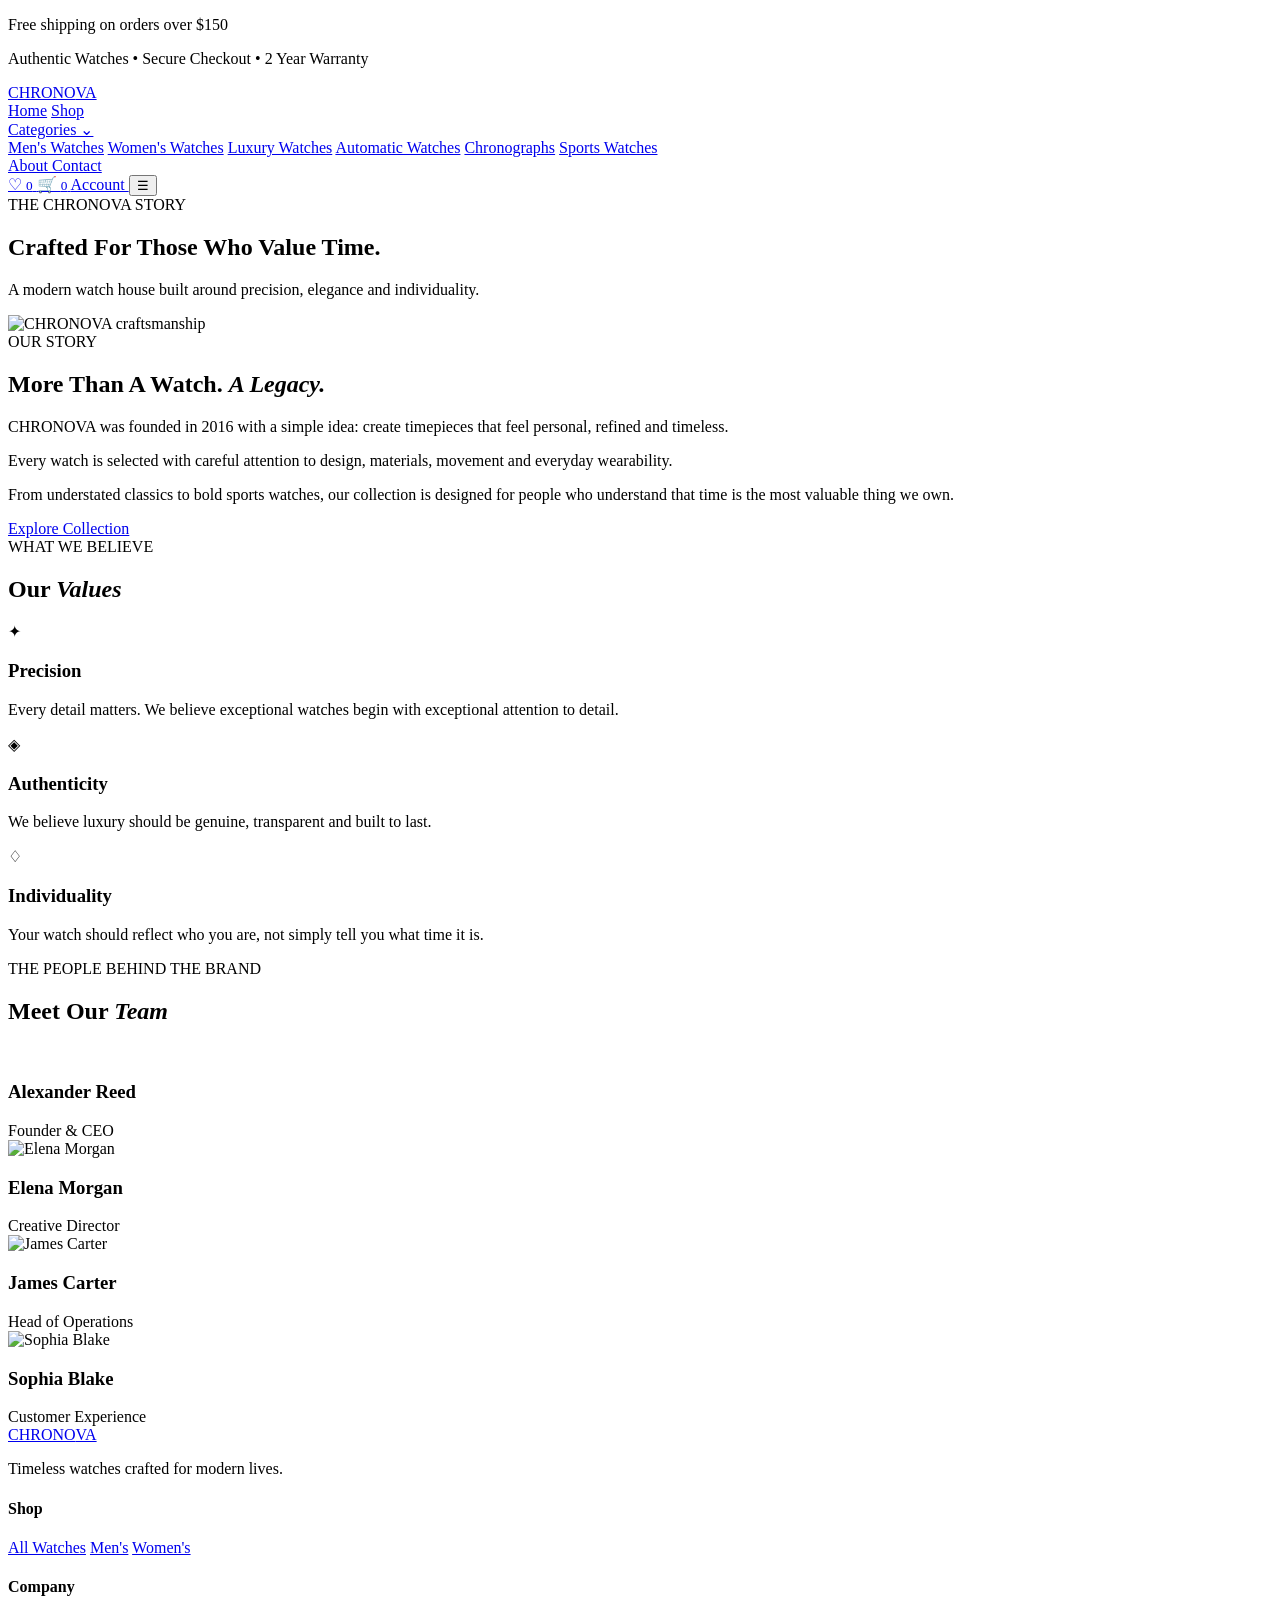
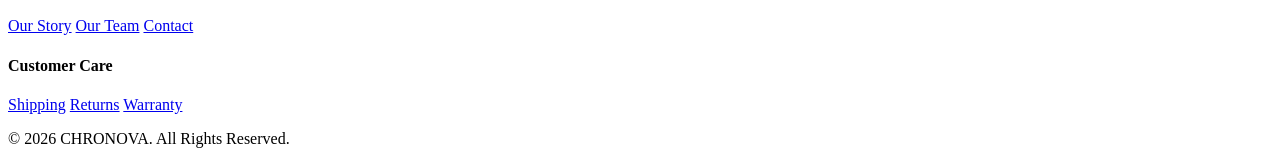
==== about.html @ 25892450 "Add files via upload" ====
<!DOCTYPE html>
<html lang="en">

<head>

    <meta charset="UTF-8">

    <meta
        name="viewport"
        content="width=device-width, initial-scale=1.0"
    >

    <title>Our Story — CHRONOVA</title>

    <link rel="stylesheet" href="css/style.css">
    <link rel="stylesheet" href="css/pages.css">

</head>


<body>


<header class="header">

    <div class="topbar">

        <div class="container topbar-inner">

            <p>Free shipping on orders over $150</p>

            <p>
                Authentic Watches • Secure Checkout • 2 Year Warranty
            </p>

        </div>

    </div>


    <div class="container nav-container">

        <a href="index.html" class="logo">
            <span>CHRONO</span>VA
        </a>


        <nav class="main-nav" id="mainNav">

            <a href="index.html">Home</a>

            <a href="products.html">Shop</a>

            <div class="nav-dropdown">

                <a href="products.html">
                    Categories ⌄
                </a>

                <div class="dropdown-menu">

                    <a href="products.html?category=Men">Men's Watches</a>

                    <a href="products.html?category=Women">Women's Watches</a>

                    <a href="products.html?category=Luxury">Luxury Watches</a>

                    <a href="products.html?category=Automatic">Automatic Watches</a>

                    <a href="products.html?category=Chronograph">Chronographs</a>

                    <a href="products.html?category=Sports">Sports Watches</a>

                </div>

            </div>

            <a href="about.html" class="active">
                About
            </a>

            <a href="contact.html">
                Contact
            </a>

        </nav>


        <div class="nav-actions">

            <a href="wishlist.html" class="icon-btn nav-count">
                ♡
                <small id="wishlistCount">0</small>
            </a>

            <a href="cart.html" class="icon-btn nav-count">
                🛒
                <small id="cartCount">0</small>
            </a>

            <a href="login.html" class="account-link">
                Account
            </a>

            <button
                class="menu-toggle"
                id="menuToggle"
            >
                ☰
            </button>

        </div>

    </div>

</header>



<section class="page-hero">

    <div class="container">

        <span class="eyebrow">
            THE CHRONOVA STORY
        </span>

        <h1>
            Crafted For Those Who Value Time.
        </h1>

        <p>
            A modern watch house built around precision,
            elegance and individuality.
        </p>

    </div>

</section>



<section class="about-intro">

    <div class="container about-grid">

        <img
            src="https://images.unsplash.com/photo-1619946794135-5bc917a27793?auto=format&fit=crop&w=1200&q=90"
            alt="CHRONOVA craftsmanship"
        >


        <div class="about-content">

            <span class="eyebrow dark">
                OUR STORY
            </span>

            <h2>
                More Than A Watch.
                <em>A Legacy.</em>
            </h2>

            <p>
                CHRONOVA was founded in 2016 with a simple idea:
                create timepieces that feel personal, refined
                and timeless.
            </p>

            <p>
                Every watch is selected with careful attention
                to design, materials, movement and everyday wearability.
            </p>

            <p>
                From understated classics to bold sports watches,
                our collection is designed for people who understand
                that time is the most valuable thing we own.
            </p>

            <a
                href="products.html"
                class="btn btn-dark"
            >
                Explore Collection
            </a>

        </div>

    </div>

</section>



<section class="values-section">

    <div class="container">

        <div class="section-heading centered">

            <span class="eyebrow dark">
                WHAT WE BELIEVE
            </span>

            <h2>
                Our <em>Values</em>
            </h2>

        </div>


        <div class="values-grid">


            <article class="value-card">

                <div class="value-icon">
                    ✦
                </div>

                <h3>
                    Precision
                </h3>

                <p>
                    Every detail matters. We believe exceptional
                    watches begin with exceptional attention to detail.
                </p>

            </article>


            <article class="value-card">

                <div class="value-icon">
                    ◈
                </div>

                <h3>
                    Authenticity
                </h3>

                <p>
                    We believe luxury should be genuine,
                    transparent and built to last.
                </p>

            </article>


            <article class="value-card">

                <div class="value-icon">
                    ♢
                </div>

                <h3>
                    Individuality
                </h3>

                <p>
                    Your watch should reflect who you are,
                    not simply tell you what time it is.
                </p>

            </article>

        </div>

    </div>

</section>



<section
    class="section team-section"
    id="team"
>

    <div class="container">

        <div class="section-heading centered">

            <span class="eyebrow dark">
                THE PEOPLE BEHIND THE BRAND
            </span>

            <h2>
                Meet Our <em>Team</em>
            </h2>

        </div>


        <div class="team-grid">

            <article class="team-card">

                <div class="team-image">

                    <img
                        src="https://images.unsplash.com/photo-1560250097-0b93528c311a?auto=format&fit=crop&w=800&q=85"
                        alt=""
                    >

                </div>

                <h3>
                    Alexander Reed
                </h3>

                <span>
                    Founder & CEO
                </span>

            </article>


            <article class="team-card">

                <div class="team-image">

                    <img
                        src="https://images.unsplash.com/photo-1573496359142-b8d87734a5a2?auto=format&fit=crop&w=800&q=85"
                        alt="Elena Morgan"
                    >

                </div>

                <h3>
                    Elena Morgan
                </h3>

                <span>
                    Creative Director
                </span>

            </article>


            <article class="team-card">

                <div class="team-image">

                    <img
                        src="https://images.unsplash.com/photo-1500648767791-00dcc994a43e?auto=format&fit=crop&w=800&q=85"
                        alt="James Carter"
                    >

                </div>

                <h3>
                    James Carter
                </h3>

                <span>
                    Head of Operations
                </span>

            </article>


            <article class="team-card">

                <div class="team-image">

                    <img
                        src="https://images.unsplash.com/photo-1551836022-d5d88e9218df?auto=format&fit=crop&w=800&q=85"
                        alt="Sophia Blake"
                    >

                </div>

                <h3>
                    Sophia Blake
                </h3>

                <span>
                    Customer Experience
                </span>

            </article>

        </div>

    </div>

</section>



<footer class="footer">

    <div class="container footer-grid">

        <div class="footer-brand">

            <a href="index.html" class="logo footer-logo">
                <span>CHRONO</span>VA
            </a>

            <p>
                Timeless watches crafted for modern lives.
            </p>

        </div>


        <div class="footer-column">

            <h4>Shop</h4>

            <a href="products.html">All Watches</a>

            <a href="products.html?category=Men">Men's</a>

            <a href="products.html?category=Women">Women's</a>

        </div>


        <div class="footer-column">

            <h4>Company</h4>

            <a href="about.html">Our Story</a>

            <a href="about.html#team">Our Team</a>

            <a href="contact.html">Contact</a>

        </div>


        <div class="footer-column">

            <h4>Customer Care</h4>

            <a href="#">Shipping</a>

            <a href="#">Returns</a>

            <a href="#">Warranty</a>

        </div>

    </div>


    <div class="container footer-bottom">

        <p>
            © 2026 CHRONOVA. All Rights Reserved.
        </p>

    </div>

</footer>



<script src="js/products.js"></script>
<script src="js/app.js"></script>
<script src="js/pages.js"></script>

</body>

</html>
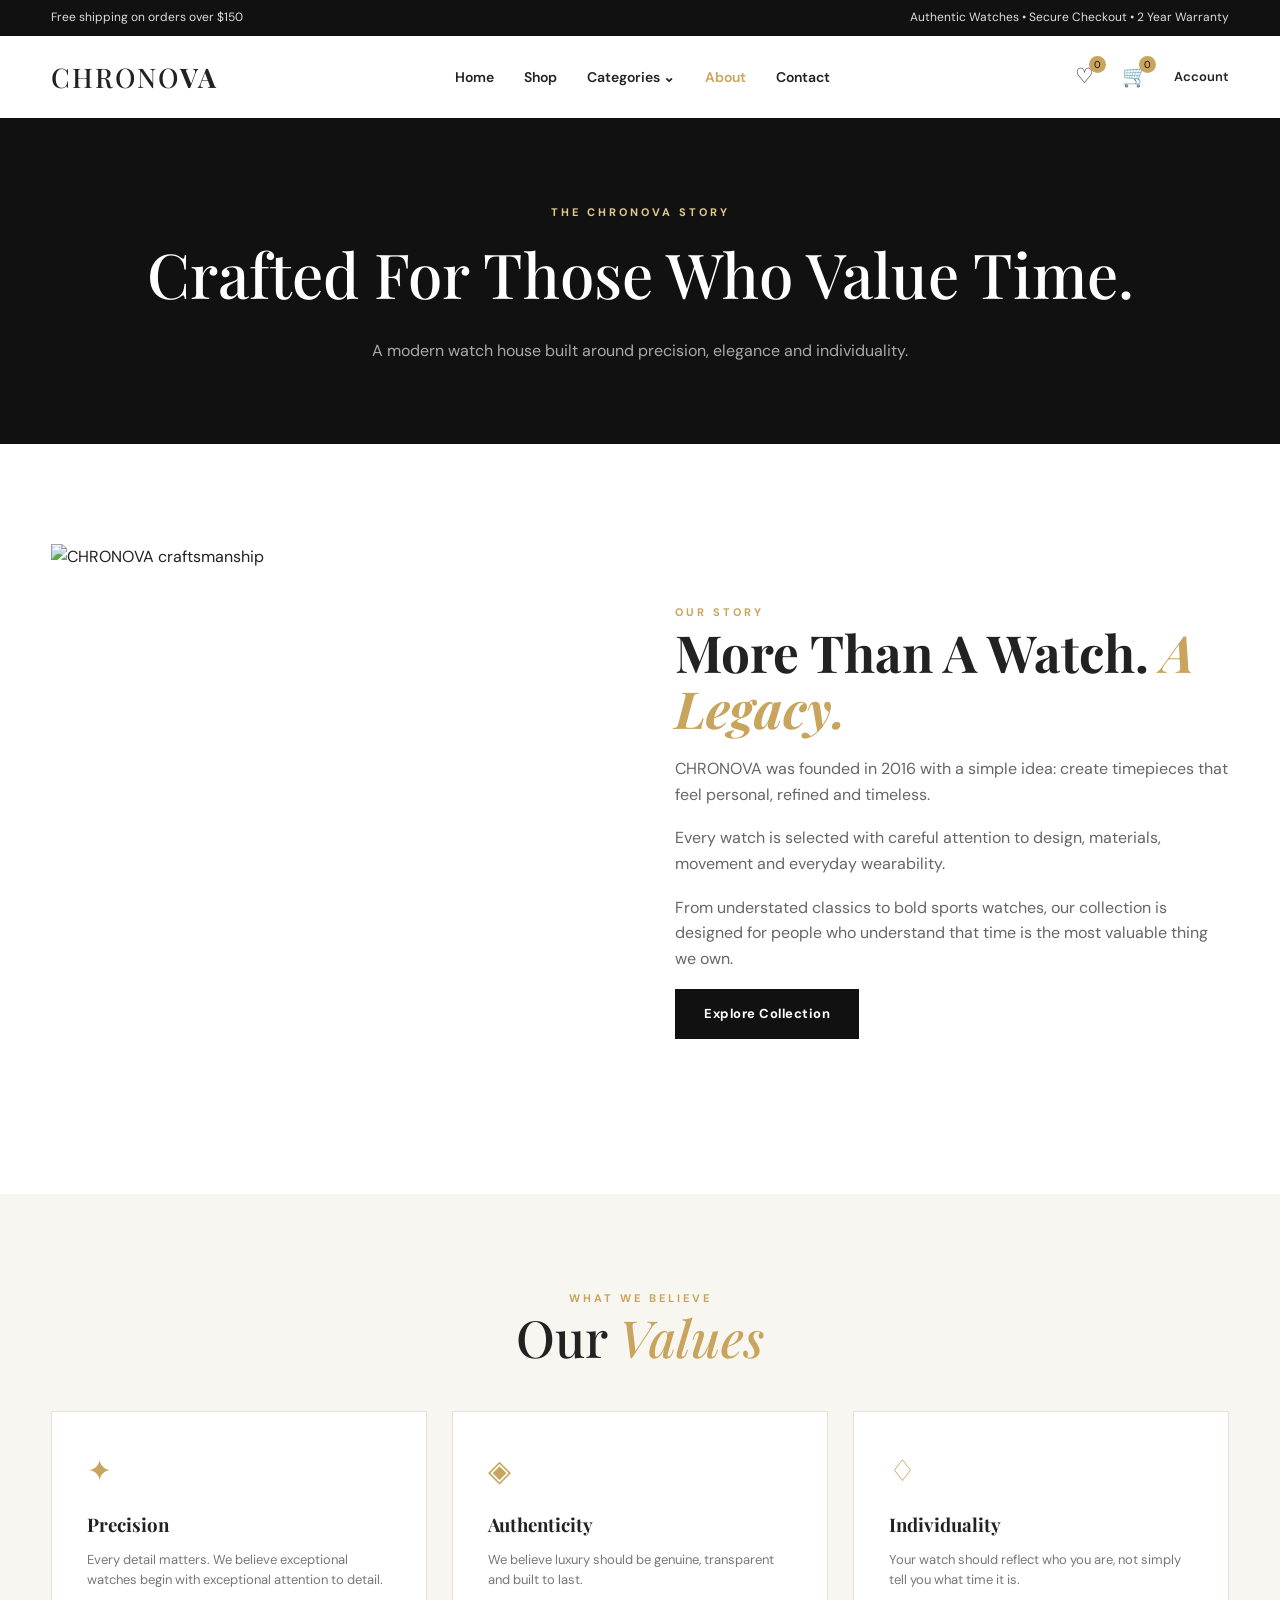
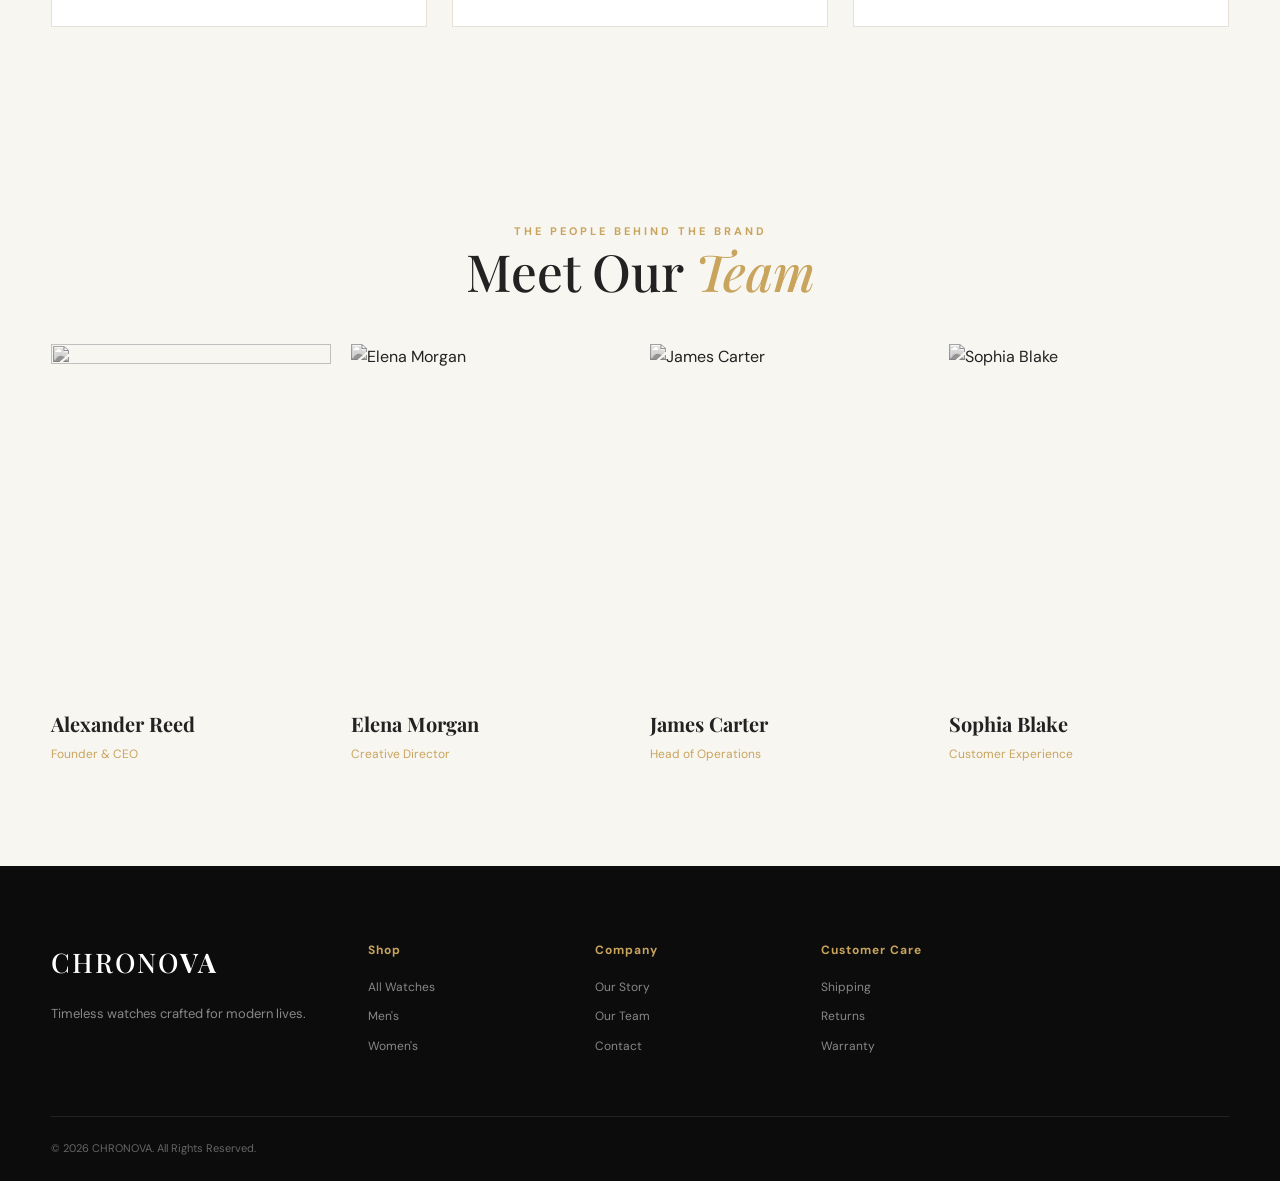
==== commit c079bd63: "Add files via upload" ====
--- a/about.html
+++ b/about.html
@@ -12,8 +12,8 @@
 
     <title>Our Story — CHRONOVA</title>
 
-    <link rel="stylesheet" href="css/style.css">
-    <link rel="stylesheet" href="css/pages.css">
+    <link rel="stylesheet" href="style.css">
+    <link rel="stylesheet" href="pages.css">
 
 </head>
 
@@ -461,9 +461,9 @@
 
 
 
-<script src="js/products.js"></script>
-<script src="js/app.js"></script>
-<script src="js/pages.js"></script>
+<script src="products.js"></script>
+<script src="app.js"></script>
+<script src="pages.js"></script>
 
 </body>
 
--- a/style.css
+++ b/style.css
@@ -0,0 +1,1387 @@
+@import url('https://fonts.googleapis.com/css2?family=DM+Sans:wght@400;500;600;700&family=Playfair+Display:wght@500;600;700&display=swap');
+
+:root {
+    --dark: #111111;
+    --dark-2: #191919;
+    --gold: #c8a45d;
+    --gold-light: #e2c98e;
+    --cream: #f8f6f1;
+    --white: #ffffff;
+    --text: #222222;
+    --muted: #777777;
+    --border: #e6e2da;
+    --container: 1240px;
+}
+
+* {
+    margin: 0;
+    padding: 0;
+    box-sizing: border-box;
+}
+
+html {
+    scroll-behavior: smooth;
+}
+
+body {
+    font-family: "DM Sans", sans-serif;
+    color: var(--text);
+    background: #fff;
+    line-height: 1.6;
+}
+
+img {
+    max-width: 100%;
+    display: block;
+}
+
+a {
+    color: inherit;
+    text-decoration: none;
+}
+
+button,
+input,
+select,
+textarea {
+    font: inherit;
+}
+
+button {
+    cursor: pointer;
+}
+
+.container {
+    width: min(92%, var(--container));
+    margin: auto;
+}
+
+
+/* =========================
+   TOPBAR
+========================= */
+
+.topbar {
+    background: var(--dark);
+    color: #ddd;
+    font-size: 12px;
+}
+
+.topbar-inner {
+    min-height: 36px;
+    display: flex;
+    align-items: center;
+    justify-content: space-between;
+    gap: 20px;
+}
+
+
+/* =========================
+   HEADER
+========================= */
+
+.header {
+    background: #fff;
+    position: relative;
+    z-index: 1000;
+}
+
+.nav-container {
+    min-height: 82px;
+    display: flex;
+    align-items: center;
+    justify-content: space-between;
+    gap: 30px;
+}
+
+.logo {
+    font-family: "Playfair Display", serif;
+    font-size: 27px;
+    letter-spacing: 2px;
+    font-weight: 700;
+    white-space: nowrap;
+}
+
+.logo span {
+    font-weight: 500;
+}
+
+.main-nav {
+    display: flex;
+    align-items: center;
+    gap: 30px;
+}
+
+.main-nav > a,
+.nav-dropdown > a {
+    font-size: 14px;
+    font-weight: 600;
+    position: relative;
+    padding: 30px 0;
+}
+
+.main-nav a.active,
+.main-nav a:hover {
+    color: var(--gold);
+}
+
+.nav-dropdown {
+    position: relative;
+}
+
+.dropdown-menu {
+    position: absolute;
+    top: 72px;
+    left: 50%;
+    transform: translateX(-50%) translateY(10px);
+    width: 220px;
+    background: #fff;
+    border: 1px solid var(--border);
+    box-shadow: 0 15px 35px rgba(0,0,0,.12);
+    opacity: 0;
+    visibility: hidden;
+    transition: .25s;
+}
+
+.nav-dropdown:hover .dropdown-menu {
+    opacity: 1;
+    visibility: visible;
+    transform: translateX(-50%) translateY(0);
+}
+
+.dropdown-menu a {
+    display: block;
+    padding: 12px 18px;
+    font-size: 13px;
+}
+
+.dropdown-menu a:hover {
+    background: var(--cream);
+    color: var(--gold);
+}
+
+.nav-actions {
+    display: flex;
+    align-items: center;
+    gap: 12px;
+}
+
+.icon-btn {
+    width: 38px;
+    height: 38px;
+    display: grid;
+    place-items: center;
+    border: 0;
+    background: transparent;
+    position: relative;
+    font-size: 21px;
+}
+
+.nav-count small {
+    position: absolute;
+    right: -2px;
+    top: -2px;
+    width: 17px;
+    height: 17px;
+    border-radius: 50%;
+    background: var(--gold);
+    color: #111;
+    font-size: 10px;
+    display: grid;
+    place-items: center;
+}
+
+.account-link {
+    font-size: 13px;
+    font-weight: 600;
+    margin-left: 8px;
+}
+
+.menu-toggle {
+    display: none;
+    border: 0;
+    background: transparent;
+    font-size: 24px;
+}
+
+
+/* =========================
+   SEARCH
+========================= */
+
+.search-panel {
+    max-height: 0;
+    overflow: hidden;
+    background: #faf9f6;
+    transition: .3s;
+}
+
+.search-panel.open {
+    max-height: 500px;
+    border-top: 1px solid var(--border);
+}
+
+.search-inner {
+    padding: 20px 0;
+}
+
+.search-box {
+    background: #fff;
+    border: 1px solid var(--border);
+    height: 55px;
+    display: flex;
+    align-items: center;
+    padding: 0 15px;
+    gap: 10px;
+}
+
+.search-box span {
+    font-size: 22px;
+}
+
+.search-box input {
+    border: 0;
+    outline: 0;
+    flex: 1;
+    font-size: 15px;
+}
+
+.search-box button {
+    border: 0;
+    background: transparent;
+    font-size: 25px;
+}
+
+.search-suggestions {
+    margin-top: 10px;
+}
+
+.search-result {
+    display: flex;
+    align-items: center;
+    gap: 14px;
+    padding: 10px;
+    background: #fff;
+    border-bottom: 1px solid var(--border);
+}
+
+.search-result img {
+    width: 50px;
+    height: 50px;
+    object-fit: cover;
+}
+
+.search-result div {
+    display: flex;
+    flex-direction: column;
+}
+
+.search-result strong {
+    font-size: 14px;
+}
+
+.search-result span {
+    color: var(--muted);
+    font-size: 12px;
+}
+
+.no-search {
+    background: white;
+    padding: 18px;
+}
+
+
+/* =========================
+   HERO
+========================= */
+
+.hero {
+    height: 680px;
+    position: relative;
+    overflow: hidden;
+    background: #111;
+}
+
+.hero-slide {
+    position: absolute;
+    inset: 0;
+    opacity: 0;
+    visibility: hidden;
+    transition: opacity .8s ease;
+}
+
+.hero-slide.active {
+    opacity: 1;
+    visibility: visible;
+}
+
+.hero-slide > img {
+    width: 100%;
+    height: 100%;
+    object-fit: cover;
+}
+
+.hero-overlay {
+    position: absolute;
+    inset: 0;
+    background:
+        linear-gradient(
+            90deg,
+            rgba(0,0,0,.78),
+            rgba(0,0,0,.35),
+            rgba(0,0,0,.12)
+        );
+    z-index: 1;
+}
+
+.hero-content {
+    position: relative;
+    z-index: 2;
+    height: 100%;
+    display: flex;
+    flex-direction: column;
+    justify-content: center;
+    color: white;
+    max-width: var(--container);
+}
+
+.eyebrow {
+    font-size: 11px;
+    font-weight: 700;
+    letter-spacing: 3px;
+    color: var(--gold-light);
+    margin-bottom: 18px;
+}
+
+.eyebrow.dark {
+    color: var(--gold);
+}
+
+.hero h1 {
+    font-family: "Playfair Display", serif;
+    font-size: clamp(45px, 6vw, 78px);
+    line-height: 1.05;
+    font-weight: 500;
+    max-width: 720px;
+}
+
+.hero h1 em,
+h2 em {
+    font-style: italic;
+    color: var(--gold);
+}
+
+.hero-content p {
+    max-width: 550px;
+    margin: 25px 0;
+    color: #ddd;
+    font-size: 16px;
+}
+
+.hero-buttons {
+    display: flex;
+    gap: 12px;
+}
+
+
+/* =========================
+   BUTTONS
+========================= */
+
+.btn {
+    display: inline-flex;
+    justify-content: center;
+    align-items: center;
+    min-height: 50px;
+    padding: 0 28px;
+    border: 1px solid transparent;
+    font-size: 13px;
+    font-weight: 700;
+    letter-spacing: .5px;
+    transition: .25s;
+}
+
+.btn-gold {
+    background: var(--gold);
+    color: #111;
+}
+
+.btn-gold:hover {
+    background: var(--gold-light);
+}
+
+.btn-dark {
+    background: var(--dark);
+    color: #fff;
+}
+
+.btn-dark:hover {
+    background: var(--gold);
+    color: #111;
+}
+
+.btn-outline-light {
+    border-color: rgba(255,255,255,.6);
+    color: #fff;
+}
+
+.btn-outline-light:hover {
+    background: #fff;
+    color: #111;
+}
+
+.slider-arrow {
+    position: absolute;
+    top: 50%;
+    z-index: 4;
+    transform: translateY(-50%);
+    width: 48px;
+    height: 48px;
+    border: 1px solid rgba(255,255,255,.4);
+    background: rgba(0,0,0,.2);
+    color: #fff;
+    font-size: 32px;
+}
+
+.slider-prev {
+    left: 25px;
+}
+
+.slider-next {
+    right: 25px;
+}
+
+.slider-dots {
+    position: absolute;
+    z-index: 5;
+    bottom: 30px;
+    left: 50%;
+    transform: translateX(-50%);
+    display: flex;
+    gap: 8px;
+}
+
+.slider-dots button {
+    width: 8px;
+    height: 8px;
+    border-radius: 50%;
+    border: 0;
+    background: rgba(255,255,255,.5);
+}
+
+.slider-dots button.active {
+    width: 28px;
+    border-radius: 5px;
+    background: var(--gold);
+}
+
+
+/* =========================
+   TRUST
+========================= */
+
+.trust-bar {
+    background: var(--dark);
+    color: #fff;
+}
+
+.trust-grid {
+    display: grid;
+    grid-template-columns: repeat(4, 1fr);
+}
+
+.trust-item {
+    padding: 28px 20px;
+    display: flex;
+    align-items: center;
+    gap: 15px;
+    border-right: 1px solid #333;
+}
+
+.trust-item:last-child {
+    border-right: 0;
+}
+
+.trust-icon {
+    color: var(--gold);
+    font-size: 24px;
+}
+
+.trust-item strong,
+.trust-item span {
+    display: block;
+}
+
+.trust-item strong {
+    font-size: 13px;
+}
+
+.trust-item span {
+    color: #999;
+    font-size: 11px;
+}
+
+
+/* =========================
+   SECTIONS
+========================= */
+
+.section {
+    padding: 100px 0;
+}
+
+.section-heading {
+    display: flex;
+    align-items: flex-end;
+    justify-content: space-between;
+    gap: 30px;
+    margin-bottom: 45px;
+}
+
+.section-heading.centered {
+    display: block;
+    text-align: center;
+}
+
+.section-heading h2 {
+    font-family: "Playfair Display", serif;
+    font-size: clamp(35px, 4vw, 52px);
+    line-height: 1.1;
+    font-weight: 500;
+}
+
+.section-heading p {
+    max-width: 550px;
+    margin: 15px auto 0;
+    color: var(--muted);
+}
+
+.text-link {
+    font-size: 13px;
+    font-weight: 700;
+    border-bottom: 1px solid var(--dark);
+    padding-bottom: 4px;
+}
+
+
+/* =========================
+   CATEGORIES
+========================= */
+
+.categories-section {
+    background: var(--cream);
+}
+
+.category-grid {
+    display: grid;
+    grid-template-columns: 2fr 1fr 1fr;
+    grid-auto-rows: 270px;
+    gap: 15px;
+}
+
+.category-card {
+    position: relative;
+    overflow: hidden;
+    min-height: 270px;
+    color: white;
+}
+
+.category-large {
+    grid-row: span 2;
+}
+
+.category-card img {
+    width: 100%;
+    height: 100%;
+    object-fit: cover;
+    transition: .5s;
+}
+
+.category-card:hover img {
+    transform: scale(1.06);
+}
+
+.category-card::after {
+    content: "";
+    position: absolute;
+    inset: 0;
+    background: linear-gradient(
+        transparent 25%,
+        rgba(0,0,0,.8)
+    );
+}
+
+.category-overlay {
+    position: absolute;
+    z-index: 2;
+    left: 25px;
+    right: 25px;
+    bottom: 23px;
+}
+
+.category-overlay span {
+    color: var(--gold-light);
+    font-size: 11px;
+}
+
+.category-overlay h3 {
+    font-family: "Playfair Display", serif;
+    font-size: 25px;
+    margin: 4px 0;
+}
+
+.category-overlay p {
+    font-size: 12px;
+}
+
+
+/* =========================
+   PRODUCT GRID
+========================= */
+
+.product-grid {
+    display: grid;
+    grid-template-columns: repeat(4, 1fr);
+    gap: 25px;
+}
+
+.product-card {
+    min-width: 0;
+}
+
+.product-image {
+    position: relative;
+    background: #f4f2ee;
+    overflow: hidden;
+}
+
+.product-image > a {
+    display: block;
+}
+
+.product-image img {
+    width: 100%;
+    aspect-ratio: 1 / 1.12;
+    object-fit: cover;
+    transition: .45s;
+}
+
+.product-card:hover .product-image img {
+    transform: scale(1.04);
+}
+
+.sale-badge,
+.new-badge {
+    position: absolute;
+    z-index: 3;
+    top: 12px;
+    padding: 5px 9px;
+    font-size: 10px;
+    font-weight: 700;
+}
+
+.sale-badge {
+    left: 12px;
+    background: var(--gold);
+}
+
+.new-badge {
+    right: 12px;
+    background: #111;
+    color: white;
+}
+
+.wishlist-btn {
+    position: absolute;
+    z-index: 4;
+    top: 45px;
+    right: 12px;
+    width: 36px;
+    height: 36px;
+    border: 0;
+    border-radius: 50%;
+    background: white;
+    font-size: 19px;
+}
+
+.wishlist-btn.active {
+    color: #b23b3b;
+}
+
+.quick-add {
+    position: absolute;
+    z-index: 4;
+    left: 15px;
+    right: 15px;
+    bottom: -55px;
+    height: 45px;
+    border: 0;
+    background: #111;
+    color: white;
+    font-size: 12px;
+    font-weight: 700;
+    transition: .3s;
+}
+
+.product-card:hover .quick-add {
+    bottom: 15px;
+}
+
+.product-info {
+    padding-top: 16px;
+}
+
+.product-brand {
+    color: var(--gold);
+    font-size: 10px;
+    font-weight: 700;
+    letter-spacing: 1.5px;
+}
+
+.product-info h3 {
+    font-family: "Playfair Display", serif;
+    font-size: 19px;
+    font-weight: 600;
+    margin: 5px 0;
+}
+
+.product-info h3 a:hover {
+    color: var(--gold);
+}
+
+.product-rating {
+    display: flex;
+    gap: 8px;
+    align-items: center;
+    color: #999;
+    font-size: 11px;
+}
+
+.stars {
+    color: #c19a48;
+    letter-spacing: 1px;
+}
+
+.product-price {
+    display: flex;
+    align-items: center;
+    gap: 9px;
+    margin-top: 7px;
+}
+
+.product-price strong {
+    font-size: 16px;
+}
+
+.product-price del {
+    color: #999;
+    font-size: 12px;
+}
+
+
+/* =========================
+   PROMO
+========================= */
+
+.promo-section {
+    min-height: 520px;
+    background: var(--dark);
+    color: white;
+    display: grid;
+    grid-template-columns: 1fr 1fr;
+}
+
+.promo-image {
+    overflow: hidden;
+}
+
+.promo-image img {
+    width: 100%;
+    height: 100%;
+    object-fit: cover;
+}
+
+.promo-content {
+    display: flex;
+    flex-direction: column;
+    justify-content: center;
+    padding: 70px;
+}
+
+.promo-content h2 {
+    font-family: "Playfair Display", serif;
+    font-size: clamp(38px, 4vw, 58px);
+    line-height: 1.1;
+}
+
+.promo-content p {
+    max-width: 470px;
+    color: #bbb;
+    margin: 20px 0 30px;
+}
+
+
+/* =========================
+   STORY
+========================= */
+
+.story-section {
+    padding: 110px 0;
+    background: var(--cream);
+}
+
+.story-grid {
+    display: grid;
+    grid-template-columns: 1fr 1fr;
+    align-items: center;
+    gap: 80px;
+}
+
+.story-image {
+    position: relative;
+}
+
+.story-image img {
+    width: 100%;
+    height: 600px;
+    object-fit: cover;
+}
+
+.experience-badge {
+    position: absolute;
+    right: -25px;
+    bottom: 35px;
+    width: 140px;
+    height: 140px;
+    background: var(--gold);
+    display: grid;
+    place-content: center;
+    text-align: center;
+}
+
+.experience-badge strong {
+    font-family: "Playfair Display", serif;
+    font-size: 34px;
+}
+
+.experience-badge span {
+    font-size: 11px;
+}
+
+.story-content h2 {
+    font-family: "Playfair Display", serif;
+    font-size: clamp(38px, 4vw, 55px);
+    line-height: 1.1;
+}
+
+.story-content p {
+    color: #666;
+    margin: 20px 0;
+    max-width: 550px;
+}
+
+.story-signature {
+    margin: 30px 0;
+}
+
+.story-signature span {
+    font-family: "Playfair Display", serif;
+    font-size: 25px;
+    display: block;
+    letter-spacing: 2px;
+}
+
+.story-signature small {
+    color: var(--gold);
+    letter-spacing: 2px;
+}
+
+
+/* =========================
+   TESTIMONIAL
+========================= */
+
+.testimonial-grid {
+    display: grid;
+    grid-template-columns: repeat(3, 1fr);
+    gap: 25px;
+}
+
+.testimonial-card {
+    padding: 35px;
+    border: 1px solid var(--border);
+}
+
+.testimonial-card > p {
+    margin: 20px 0 25px;
+    color: #666;
+}
+
+.customer {
+    display: flex;
+    align-items: center;
+    gap: 12px;
+}
+
+.avatar {
+    width: 42px;
+    height: 42px;
+    display: grid;
+    place-items: center;
+    border-radius: 50%;
+    background: var(--dark);
+    color: var(--gold);
+    font-size: 12px;
+}
+
+.customer strong,
+.customer span {
+    display: block;
+}
+
+.customer strong {
+    font-size: 13px;
+}
+
+.customer span {
+    color: #999;
+    font-size: 11px;
+}
+
+
+/* =========================
+   TEAM
+========================= */
+
+.team-section {
+    background: var(--cream);
+}
+
+.team-grid {
+    display: grid;
+    grid-template-columns: repeat(4, 1fr);
+    gap: 20px;
+}
+
+.team-image {
+    overflow: hidden;
+}
+
+.team-image img {
+    width: 100%;
+    aspect-ratio: .8;
+    object-fit: cover;
+    filter: grayscale(100%);
+    transition: .4s;
+}
+
+.team-card:hover img {
+    filter: grayscale(0);
+    transform: scale(1.03);
+}
+
+.team-card h3 {
+    font-family: "Playfair Display", serif;
+    margin-top: 15px;
+    font-size: 20px;
+}
+
+.team-card > span {
+    color: var(--gold);
+    font-size: 12px;
+}
+
+
+/* =========================
+   NEWSLETTER
+========================= */
+
+.newsletter-section {
+    background: var(--dark);
+    color: white;
+    padding: 70px 0;
+}
+
+.newsletter-inner {
+    display: flex;
+    justify-content: space-between;
+    align-items: center;
+    gap: 40px;
+}
+
+.newsletter-inner h2 {
+    font-family: "Playfair Display", serif;
+    font-size: 42px;
+}
+
+.newsletter-inner p {
+    color: #aaa;
+}
+
+.newsletter-form {
+    display: flex;
+    width: min(100%, 480px);
+}
+
+.newsletter-form input {
+    flex: 1;
+    height: 52px;
+    border: 0;
+    padding: 0 16px;
+    outline: 0;
+}
+
+.newsletter-form .btn {
+    border: 0;
+}
+
+
+/* =========================
+   FOOTER
+========================= */
+
+.footer {
+    background: #0c0c0c;
+    color: #fff;
+    padding-top: 75px;
+}
+
+.footer-grid {
+    display: grid;
+    grid-template-columns: 1.5fr repeat(4, 1fr);
+    gap: 45px;
+    padding-bottom: 60px;
+}
+
+.footer-logo {
+    color: white;
+}
+
+.footer-brand > p {
+    color: #888;
+    font-size: 13px;
+    margin: 20px 0;
+    max-width: 300px;
+}
+
+.social-links {
+    display: flex;
+    gap: 8px;
+}
+
+.social-links a {
+    width: 35px;
+    height: 35px;
+    display: grid;
+    place-items: center;
+    border: 1px solid #333;
+    color: #aaa;
+    font-size: 11px;
+}
+
+.footer-column {
+    display: flex;
+    flex-direction: column;
+    gap: 10px;
+}
+
+.footer-column h4 {
+    color: var(--gold);
+    font-size: 12px;
+    letter-spacing: 1px;
+    margin-bottom: 8px;
+}
+
+.footer-column a,
+.footer-column p,
+.footer-column span {
+    color: #888;
+    font-size: 12px;
+}
+
+.footer-column a:hover {
+    color: white;
+}
+
+.footer-bottom {
+    border-top: 1px solid #222;
+    min-height: 65px;
+    display: flex;
+    justify-content: space-between;
+    align-items: center;
+    color: #666;
+    font-size: 11px;
+}
+
+
+/* =========================
+   TOAST
+========================= */
+
+.toast {
+    position: fixed;
+    z-index: 9999;
+    right: 25px;
+    bottom: 25px;
+    background: #111;
+    color: white;
+    padding: 14px 20px;
+    display: flex;
+    align-items: center;
+    gap: 10px;
+    transform: translateY(100px);
+    opacity: 0;
+    transition: .3s;
+    box-shadow: 0 10px 30px rgba(0,0,0,.2);
+}
+
+.toast.show {
+    transform: translateY(0);
+    opacity: 1;
+}
+
+.toast-icon {
+    color: var(--gold);
+}
+
+
+/* =========================
+   RESPONSIVE
+========================= */
+
+@media (max-width: 1000px) {
+
+    .main-nav {
+        gap: 15px;
+    }
+
+    .product-grid {
+        grid-template-columns: repeat(3, 1fr);
+    }
+
+    .team-grid {
+        grid-template-columns: repeat(2, 1fr);
+    }
+
+    .footer-grid {
+        grid-template-columns: repeat(3, 1fr);
+    }
+
+    .story-grid {
+        gap: 40px;
+    }
+
+}
+
+
+@media (max-width: 768px) {
+
+    .topbar-inner p:last-child {
+        display: none;
+    }
+
+    .nav-container {
+        min-height: 70px;
+    }
+
+    .main-nav {
+        position: absolute;
+        top: 70px;
+        left: 0;
+        right: 0;
+        background: #fff;
+        display: none;
+        flex-direction: column;
+        align-items: stretch;
+        gap: 0;
+        box-shadow: 0 10px 20px rgba(0,0,0,.1);
+    }
+
+    .main-nav.open {
+        display: flex;
+    }
+
+    .main-nav > a,
+    .nav-dropdown > a {
+        padding: 14px 5%;
+        border-bottom: 1px solid var(--border);
+    }
+
+    .dropdown-menu {
+        position: static;
+        transform: none;
+        width: auto;
+        opacity: 1;
+        visibility: visible;
+        box-shadow: none;
+        border: 0;
+        display: none;
+    }
+
+    .nav-dropdown:hover .dropdown-menu {
+        display: block;
+    }
+
+    .dropdown-menu a {
+        padding-left: 10%;
+        background: #fafafa;
+    }
+
+    .menu-toggle {
+        display: block;
+    }
+
+    .account-link {
+        display: none;
+    }
+
+    .hero {
+        height: 600px;
+    }
+
+    .hero h1 {
+        font-size: 45px;
+    }
+
+    .slider-arrow {
+        display: none;
+    }
+
+    .trust-grid {
+        grid-template-columns: repeat(2, 1fr);
+    }
+
+    .trust-item:nth-child(2) {
+        border-right: 0;
+    }
+
+    .section {
+        padding: 70px 0;
+    }
+
+    .section-heading {
+        display: block;
+    }
+
+    .section-heading .text-link {
+        display: inline-block;
+        margin-top: 15px;
+    }
+
+    .category-grid {
+        grid-template-columns: 1fr 1fr;
+        grid-auto-rows: 240px;
+    }
+
+    .category-large {
+        grid-row: span 1;
+    }
+
+    .product-grid {
+        grid-template-columns: repeat(2, 1fr);
+        gap: 18px;
+    }
+
+    .promo-section {
+        grid-template-columns: 1fr;
+    }
+
+    .promo-image {
+        min-height: 350px;
+    }
+
+    .promo-content {
+        padding: 60px 5%;
+    }
+
+    .story-grid {
+        grid-template-columns: 1fr;
+    }
+
+    .story-image img {
+        height: 450px;
+    }
+
+    .testimonial-grid {
+        grid-template-columns: 1fr;
+    }
+
+    .newsletter-inner {
+        display: block;
+    }
+
+    .newsletter-form {
+        margin-top: 25px;
+    }
+
+    .footer-grid {
+        grid-template-columns: repeat(2, 1fr);
+    }
+
+}
+
+
+@media (max-width: 500px) {
+
+    .nav-actions {
+        gap: 2px;
+    }
+
+    .logo {
+        font-size: 22px;
+    }
+
+    .hero h1 {
+        font-size: 38px;
+    }
+
+    .hero-content p {
+        font-size: 14px;
+    }
+
+    .hero-buttons {
+        flex-direction: column;
+        align-items: flex-start;
+    }
+
+    .category-grid {
+        grid-template-columns: 1fr;
+    }
+
+    .category-card,
+    .category-large {
+        min-height: 260px;
+    }
+
+    .product-grid {
+        grid-template-columns: 1fr 1fr;
+    }
+
+    .product-info h3 {
+        font-size: 16px;
+    }
+
+    .team-grid {
+        grid-template-columns: 1fr;
+    }
+
+    .footer-grid {
+        grid-template-columns: 1fr;
+    }
+
+    .footer-bottom {
+        flex-direction: column;
+        justify-content: center;
+        gap: 5px;
+        padding: 15px 0;
+    }
+
+    .newsletter-form {
+        flex-direction: column;
+    }
+
+    .newsletter-form input {
+        width: 100%;
+    }
+
+}
--- a/pages.css
+++ b/pages.css
@@ -0,0 +1,727 @@
+/* =========================================
+   CHRONOVA INNER PAGES
+========================================= */
+
+.page-hero {
+    background: var(--dark);
+    color: white;
+    padding: 80px 0;
+    text-align: center;
+}
+
+.page-hero h1 {
+    font-family: "Playfair Display", serif;
+    font-size: clamp(40px, 5vw, 62px);
+    font-weight: 500;
+}
+
+.page-hero p {
+    color: #aaa;
+    max-width: 600px;
+    margin: 15px auto 0;
+}
+
+
+/* =========================================
+   PRODUCTS
+========================================= */
+
+.shop-section {
+    padding: 70px 0 100px;
+}
+
+.shop-toolbar {
+    display: flex;
+    justify-content: space-between;
+    align-items: center;
+    gap: 20px;
+    margin-bottom: 35px;
+    padding-bottom: 20px;
+    border-bottom: 1px solid var(--border);
+}
+
+.filter-controls {
+    display: flex;
+    flex-wrap: wrap;
+    gap: 10px;
+}
+
+.filter-controls input,
+.filter-controls select {
+    height: 44px;
+    border: 1px solid var(--border);
+    background: white;
+    padding: 0 14px;
+    outline: 0;
+    font-size: 13px;
+}
+
+.filter-controls input {
+    min-width: 230px;
+}
+
+.product-count {
+    color: var(--muted);
+    font-size: 13px;
+    white-space: nowrap;
+}
+
+.empty-results {
+    grid-column: 1 / -1;
+    text-align: center;
+    padding: 80px 20px;
+}
+
+.empty-results h2,
+.empty-results h3 {
+    font-family: "Playfair Display", serif;
+    margin-bottom: 10px;
+}
+
+.empty-results p {
+    color: var(--muted);
+    margin-bottom: 25px;
+}
+
+
+/* =========================================
+   PRODUCT DETAIL
+========================================= */
+
+.breadcrumb {
+    background: var(--cream);
+    padding: 15px 0;
+    color: #777;
+    font-size: 12px;
+}
+
+.detail-section {
+    padding: 80px 0 100px;
+}
+
+.product-detail-grid {
+    display: grid;
+    grid-template-columns: 1fr 1fr;
+    gap: 70px;
+    align-items: start;
+}
+
+.detail-image {
+    position: relative;
+    background: #f4f2ee;
+}
+
+.detail-image img {
+    width: 100%;
+    aspect-ratio: 1 / 1;
+    object-fit: cover;
+}
+
+.detail-sale {
+    position: absolute;
+    z-index: 2;
+    top: 20px;
+    left: 20px;
+    background: var(--gold);
+    padding: 7px 12px;
+    font-size: 11px;
+    font-weight: 700;
+}
+
+.detail-brand {
+    color: var(--gold);
+    letter-spacing: 2px;
+    font-size: 12px;
+    font-weight: 700;
+    margin: 5px 0;
+}
+
+.detail-content h1 {
+    font-family: "Playfair Display", serif;
+    font-size: clamp(38px, 4vw, 55px);
+    line-height: 1.1;
+    margin: 8px 0 15px;
+}
+
+.detail-rating {
+    display: flex;
+    align-items: center;
+    gap: 10px;
+    color: #777;
+    font-size: 12px;
+}
+
+.detail-price {
+    display: flex;
+    gap: 12px;
+    align-items: center;
+    margin: 25px 0;
+}
+
+.detail-price strong {
+    font-size: 26px;
+}
+
+.detail-price del {
+    color: #999;
+}
+
+.detail-description {
+    color: #666;
+    line-height: 1.8;
+    margin-bottom: 20px;
+}
+
+.stock-info {
+    color: #557544;
+    font-size: 13px;
+    font-weight: 600;
+    margin-bottom: 20px;
+}
+
+.quantity-control {
+    display: inline-flex;
+    border: 1px solid var(--border);
+    height: 46px;
+    margin-bottom: 20px;
+}
+
+.quantity-control button,
+.quantity-control span {
+    width: 45px;
+    border: 0;
+    background: white;
+    display: grid;
+    place-items: center;
+}
+
+.quantity-control button {
+    font-size: 20px;
+}
+
+.quantity-control span {
+    border-left: 1px solid var(--border);
+    border-right: 1px solid var(--border);
+}
+
+.detail-actions {
+    display: flex;
+    gap: 10px;
+    flex-wrap: wrap;
+}
+
+.detail-actions .btn {
+    min-width: 200px;
+}
+
+.detail-wishlist {
+    min-height: 50px;
+    padding: 0 22px;
+    border: 1px solid var(--dark);
+    background: white;
+}
+
+.detail-wishlist:hover {
+    background: var(--dark);
+    color: white;
+}
+
+.specifications {
+    margin-top: 40px;
+    border-top: 1px solid var(--border);
+    padding-top: 30px;
+}
+
+.specifications h3 {
+    font-family: "Playfair Display", serif;
+    margin-bottom: 20px;
+}
+
+.spec-grid {
+    display: grid;
+    grid-template-columns: 1fr 1fr;
+}
+
+.spec-grid div {
+    padding: 13px 0;
+    border-bottom: 1px solid var(--border);
+}
+
+.spec-grid span,
+.spec-grid strong {
+    display: block;
+}
+
+.spec-grid span {
+    color: #999;
+    font-size: 11px;
+}
+
+.spec-grid strong {
+    font-size: 13px;
+    margin-top: 3px;
+}
+
+.related-section {
+    background: var(--cream);
+}
+
+
+/* =========================================
+   CART
+========================================= */
+
+.cart-section {
+    padding: 70px 0 100px;
+}
+
+.cart-layout {
+    display: grid;
+    grid-template-columns: 1fr 350px;
+    gap: 45px;
+    align-items: start;
+}
+
+.cart-heading {
+    display: flex;
+    justify-content: space-between;
+    align-items: center;
+    margin-bottom: 20px;
+}
+
+.cart-heading h2 {
+    font-family: "Playfair Display", serif;
+}
+
+.cart-heading span {
+    color: #888;
+    font-size: 12px;
+}
+
+.cart-item {
+    display: grid;
+    grid-template-columns: 100px 1fr auto auto auto;
+    align-items: center;
+    gap: 20px;
+    padding: 20px 0;
+    border-bottom: 1px solid var(--border);
+}
+
+.cart-image {
+    background: #f4f2ee;
+}
+
+.cart-image img {
+    width: 100px;
+    height: 100px;
+    object-fit: cover;
+}
+
+.cart-info > span {
+    color: var(--gold);
+    font-size: 10px;
+    font-weight: 700;
+}
+
+.cart-info h3 {
+    font-family: "Playfair Display", serif;
+    font-size: 18px;
+    margin: 4px 0;
+}
+
+.cart-info strong {
+    font-size: 13px;
+}
+
+.cart-quantity {
+    display: flex;
+    border: 1px solid var(--border);
+}
+
+.cart-quantity button,
+.cart-quantity span {
+    width: 32px;
+    height: 32px;
+    border: 0;
+    display: grid;
+    place-items: center;
+    background: white;
+}
+
+.cart-total {
+    font-weight: 700;
+    min-width: 80px;
+    text-align: right;
+}
+
+.remove-cart {
+    border: 0;
+    background: transparent;
+    color: #999;
+    font-size: 22px;
+}
+
+.cart-summary {
+    border: 1px solid var(--border);
+    padding: 30px;
+    position: sticky;
+    top: 20px;
+}
+
+.cart-summary h2 {
+    font-family: "Playfair Display", serif;
+    margin-bottom: 25px;
+}
+
+.cart-summary > div {
+    display: flex;
+    justify-content: space-between;
+    padding: 10px 0;
+    font-size: 13px;
+}
+
+.cart-summary hr {
+    border: 0;
+    border-top: 1px solid var(--border);
+    margin: 12px 0;
+}
+
+.cart-summary .grand-total {
+    font-size: 16px;
+}
+
+.checkout-btn {
+    width: 100%;
+    border: 0;
+    margin-top: 20px;
+}
+
+.continue-shopping {
+    display: block;
+    text-align: center;
+    margin-top: 15px;
+    color: #777;
+    font-size: 12px;
+}
+
+.empty-cart {
+    text-align: center;
+    padding: 90px 20px;
+}
+
+.empty-icon {
+    font-size: 50px;
+    color: var(--gold);
+    margin-bottom: 15px;
+}
+
+.empty-cart h2 {
+    font-family: "Playfair Display", serif;
+    font-size: 35px;
+}
+
+.empty-cart p {
+    color: #777;
+    margin: 10px 0 25px;
+}
+
+
+/* =========================================
+   WISHLIST
+========================================= */
+
+.wishlist-section {
+    padding: 70px 0 100px;
+}
+
+.wishlist-grid {
+    display: grid;
+    grid-template-columns: repeat(4, 1fr);
+    gap: 25px;
+}
+
+
+/* =========================================
+   ABOUT
+========================================= */
+
+.about-intro {
+    padding: 100px 0;
+}
+
+.about-grid {
+    display: grid;
+    grid-template-columns: 1fr 1fr;
+    gap: 70px;
+    align-items: center;
+}
+
+.about-grid img {
+    width: 100%;
+    height: 550px;
+    object-fit: cover;
+}
+
+.about-content h2 {
+    font-family: "Playfair Display", serif;
+    font-size: clamp(38px, 4vw, 55px);
+    line-height: 1.1;
+    margin-bottom: 20px;
+}
+
+.about-content p {
+    color: #666;
+    margin-bottom: 18px;
+}
+
+.values-section {
+    background: var(--cream);
+    padding: 90px 0;
+}
+
+.values-grid {
+    display: grid;
+    grid-template-columns: repeat(3, 1fr);
+    gap: 25px;
+}
+
+.value-card {
+    background: white;
+    padding: 35px;
+    border: 1px solid var(--border);
+}
+
+.value-icon {
+    color: var(--gold);
+    font-size: 30px;
+    margin-bottom: 15px;
+}
+
+.value-card h3 {
+    font-family: "Playfair Display", serif;
+    margin-bottom: 10px;
+}
+
+.value-card p {
+    color: #777;
+    font-size: 13px;
+}
+
+
+/* =========================================
+   CONTACT
+========================================= */
+
+.contact-section {
+    padding: 80px 0 100px;
+}
+
+.contact-grid {
+    display: grid;
+    grid-template-columns: 1fr 1.3fr;
+    gap: 60px;
+}
+
+.contact-info h2,
+.contact-form h2 {
+    font-family: "Playfair Display", serif;
+    font-size: 40px;
+    margin-bottom: 20px;
+}
+
+.contact-info > p {
+    color: #777;
+    margin-bottom: 30px;
+}
+
+.contact-detail {
+    margin-bottom: 22px;
+}
+
+.contact-detail strong,
+.contact-detail span {
+    display: block;
+}
+
+.contact-detail strong {
+    font-size: 13px;
+}
+
+.contact-detail span {
+    color: #777;
+    font-size: 13px;
+}
+
+.form-group {
+    margin-bottom: 17px;
+}
+
+.form-group label {
+    display: block;
+    font-size: 12px;
+    font-weight: 700;
+    margin-bottom: 7px;
+}
+
+.form-group input,
+.form-group textarea {
+    width: 100%;
+    border: 1px solid var(--border);
+    outline: 0;
+    padding: 13px;
+    background: white;
+}
+
+.form-group textarea {
+    min-height: 150px;
+    resize: vertical;
+}
+
+.contact-form button {
+    border: 0;
+}
+
+
+/* =========================================
+   LOGIN
+========================================= */
+
+.auth-section {
+    min-height: 650px;
+    display: grid;
+    place-items: center;
+    padding: 70px 20px;
+    background: var(--cream);
+}
+
+.auth-box {
+    width: min(100%, 460px);
+    background: white;
+    padding: 45px;
+    border: 1px solid var(--border);
+}
+
+.auth-box h1 {
+    font-family: "Playfair Display", serif;
+    font-size: 40px;
+    text-align: center;
+}
+
+.auth-box > p {
+    text-align: center;
+    color: #777;
+    font-size: 13px;
+    margin: 8px 0 30px;
+}
+
+.auth-form .btn {
+    width: 100%;
+    border: 0;
+}
+
+.auth-extra {
+    text-align: center;
+    color: #777;
+    font-size: 12px;
+    margin-top: 20px;
+}
+
+
+/* =========================================
+   RESPONSIVE
+========================================= */
+
+@media (max-width: 900px) {
+
+    .product-detail-grid {
+        grid-template-columns: 1fr;
+    }
+
+    .cart-layout {
+        grid-template-columns: 1fr;
+    }
+
+    .wishlist-grid {
+        grid-template-columns: repeat(3, 1fr);
+    }
+
+    .about-grid {
+        grid-template-columns: 1fr;
+    }
+
+    .contact-grid {
+        grid-template-columns: 1fr;
+    }
+
+}
+
+
+@media (max-width: 700px) {
+
+    .shop-toolbar {
+        display: block;
+    }
+
+    .product-count {
+        display: block;
+        margin-top: 15px;
+    }
+
+    .filter-controls input {
+        width: 100%;
+    }
+
+    .filter-controls select {
+        flex: 1;
+    }
+
+    .cart-item {
+        grid-template-columns: 80px 1fr auto;
+        gap: 12px;
+    }
+
+    .cart-image img {
+        width: 80px;
+        height: 80px;
+    }
+
+    .cart-quantity {
+        grid-column: 2;
+    }
+
+    .cart-total {
+        grid-column: 3;
+        grid-row: 2;
+    }
+
+    .remove-cart {
+        grid-column: 3;
+        grid-row: 1;
+    }
+
+    .values-grid {
+        grid-template-columns: 1fr;
+    }
+
+    .wishlist-grid {
+        grid-template-columns: repeat(2, 1fr);
+    }
+
+}
+
+
+@media (max-width: 500px) {
+
+    .page-hero {
+        padding: 60px 0;
+    }
+
+    .auth-box {
+        padding: 30px 20px;
+    }
+
+    .spec-grid {
+        grid-template-columns: 1fr;
+    }
+
+}
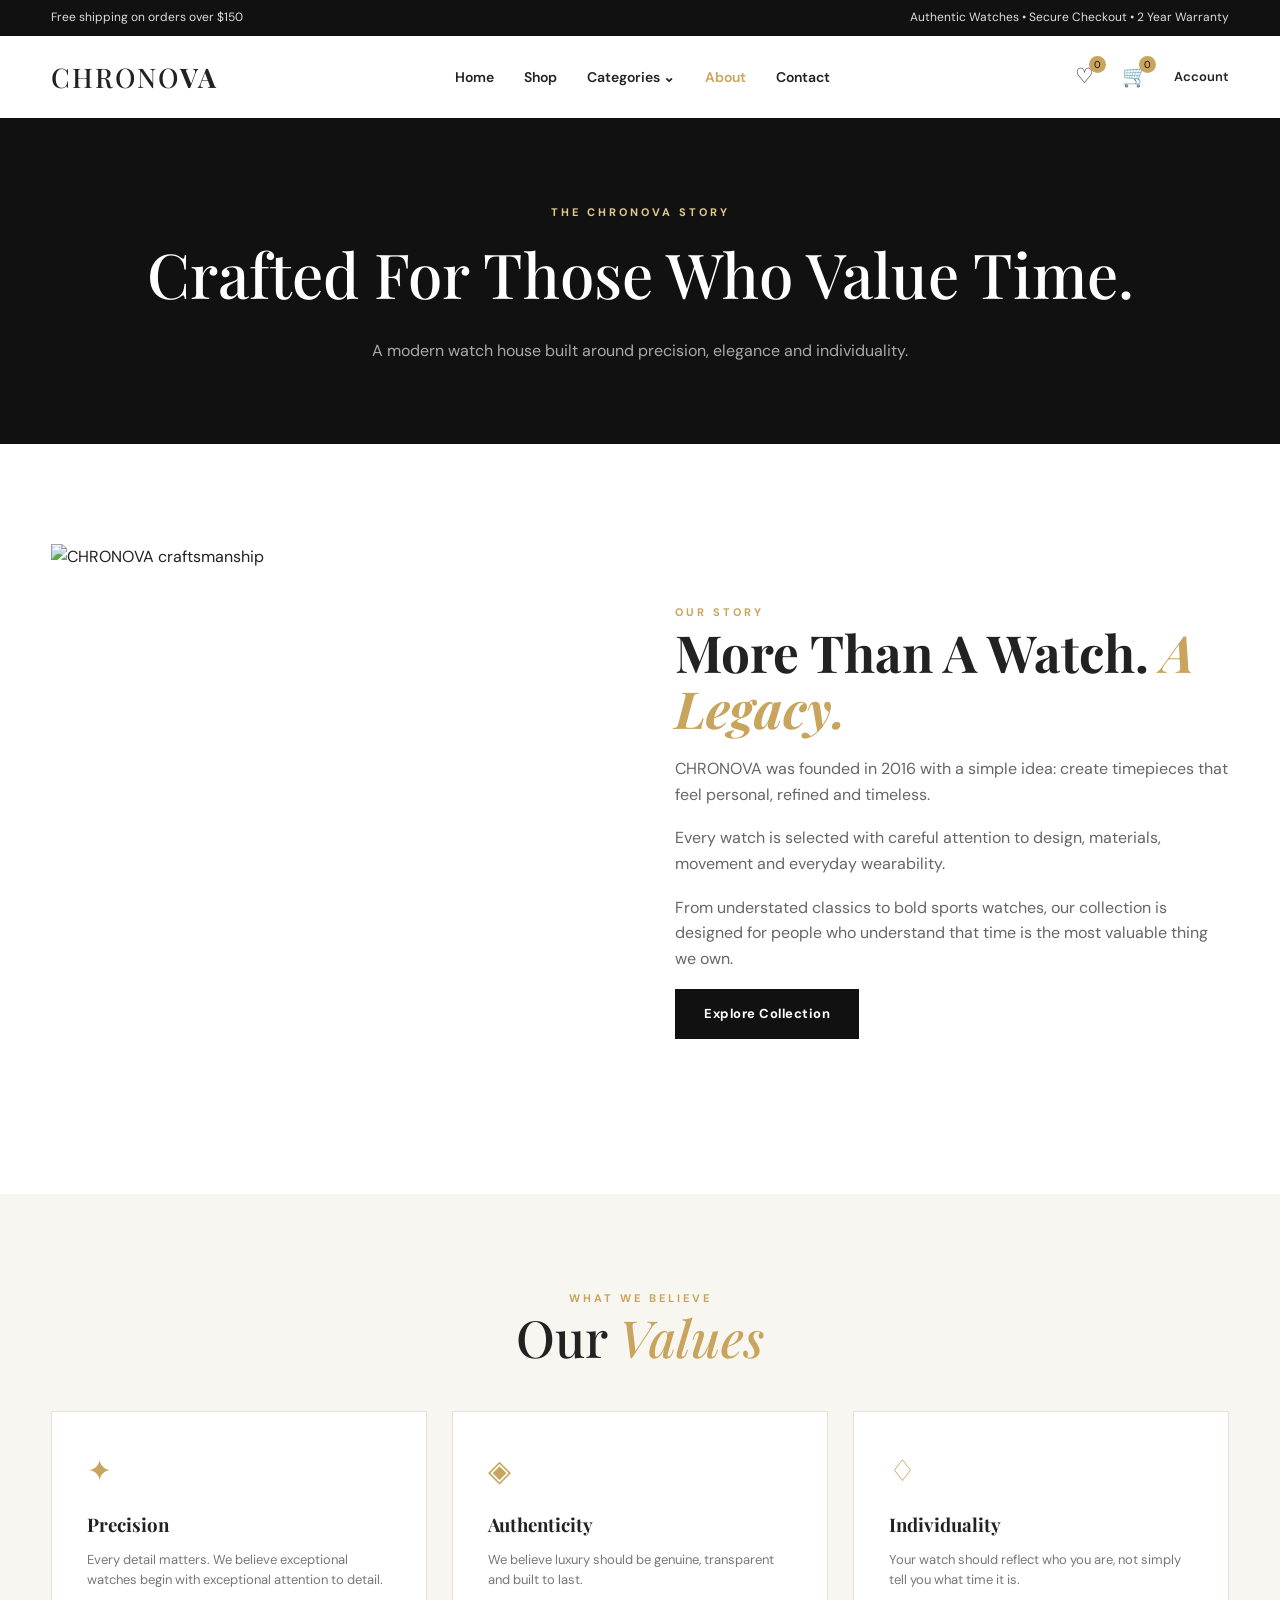
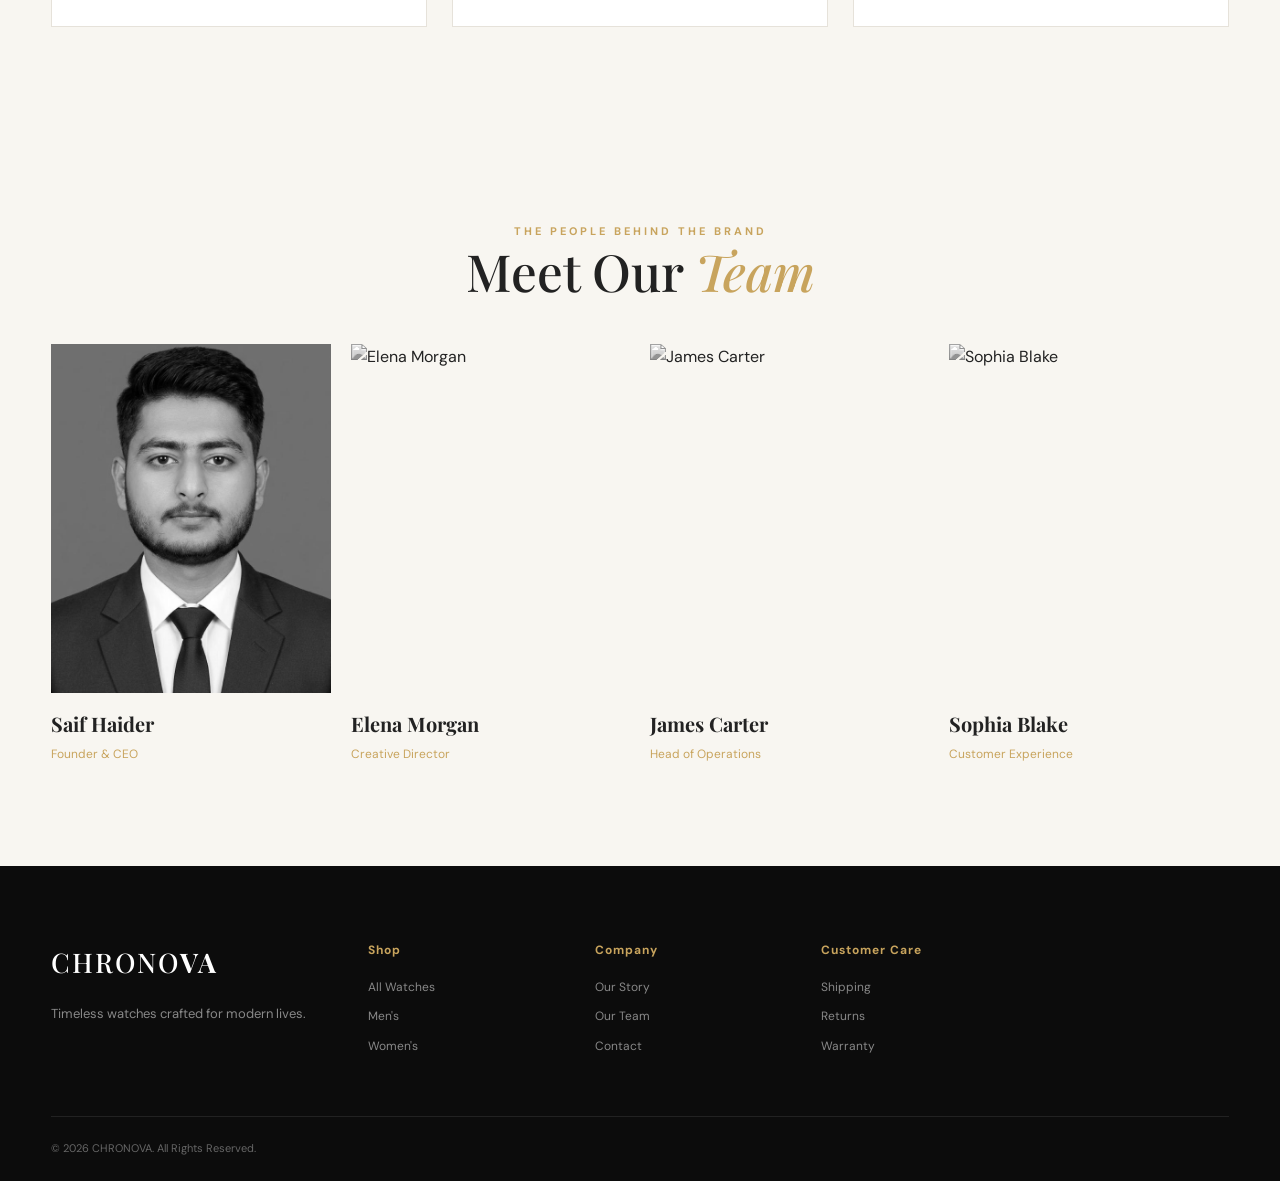
==== commit 7cd08a10: "Add files via upload" ====
--- a/about.html
+++ b/about.html
@@ -301,14 +301,14 @@
                 <div class="team-image">
 
                     <img
-                        src="https://images.unsplash.com/photo-1560250097-0b93528c311a?auto=format&fit=crop&w=800&q=85"
+                        src="Capture.PNG"
                         alt=""
                     >
 
                 </div>
 
                 <h3>
-                    Alexander Reed
+                    Saif Haider
                 </h3>
 
                 <span>
